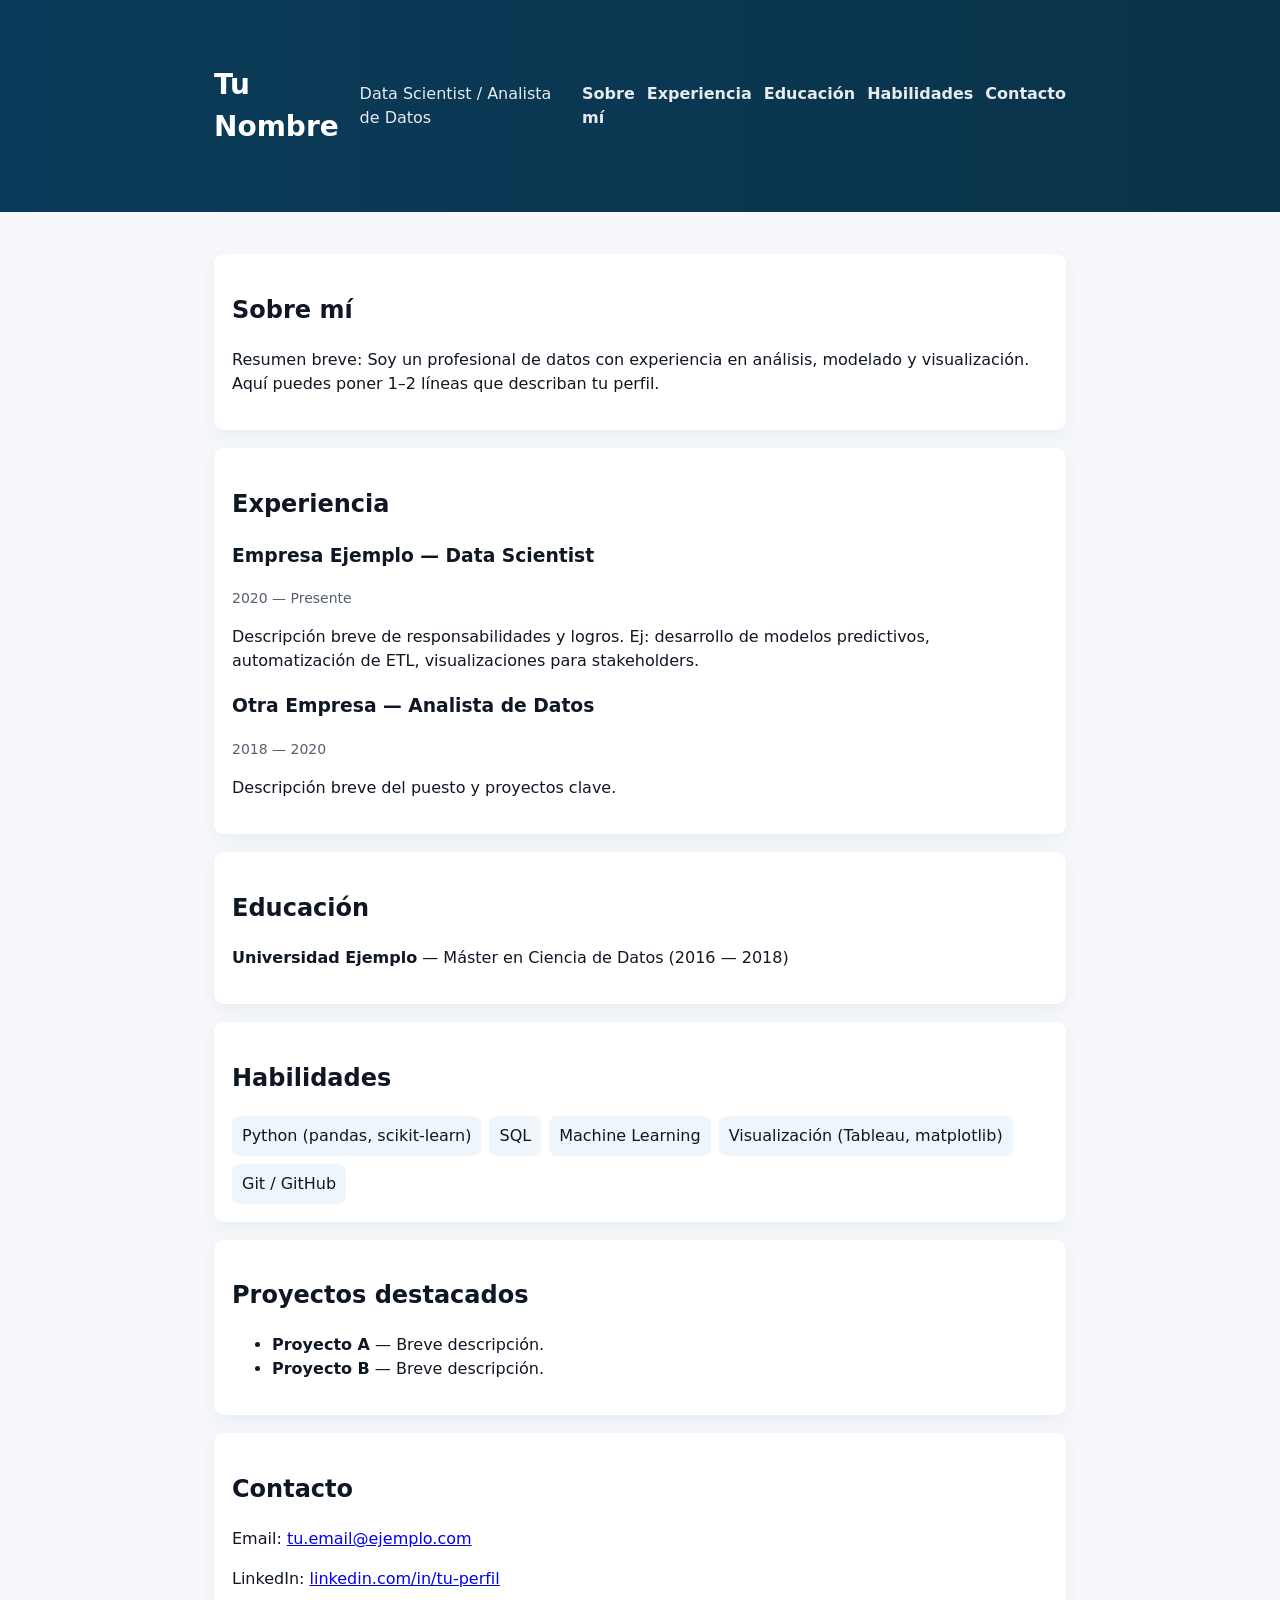
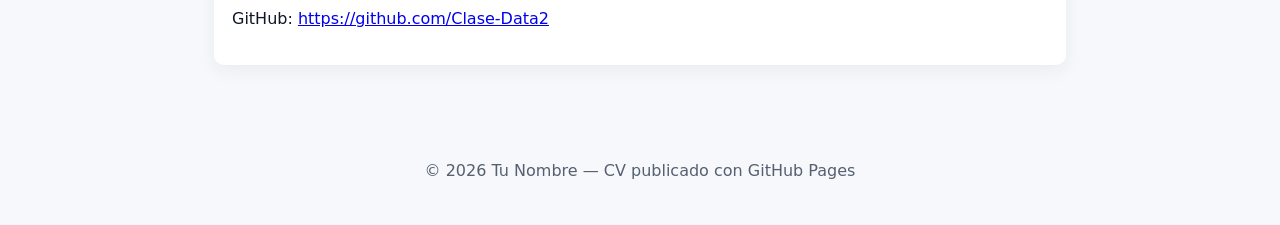
==== index.html @ d6598b30 "Add CV template (index.html, styles.css) with Google Analytics" ====
<!doctype html>
<html lang="es">
<head>
  <meta charset="utf-8">
  <meta name="viewport" content="width=device-width,initial-scale=1">
  <title>Clase-Data2 — CV</title>

  <!-- Google tag (gtag.js) -->
  <script async src="https://www.googletagmanager.com/gtag/js?id=G-V4CQP3NMV0"></script>
  <script>
    window.dataLayer = window.dataLayer || [];
    function gtag(){dataLayer.push(arguments);} 
    gtag('js', new Date());

    gtag('config', 'G-V4CQP3NMV0');
  </script>

  <link rel="stylesheet" href="/styles.css">
</head>
<body>
  <header class="site-header">
    <div class="container">
      <h1 class="name">Tu Nombre</h1>
      <p class="title">Data Scientist / Analista de Datos</p>
      <nav class="nav">
        <a href="#about">Sobre mí</a>
        <a href="#experience">Experiencia</a>
        <a href="#education">Educación</a>
        <a href="#skills">Habilidades</a>
        <a href="#contact">Contacto</a>
      </nav>
    </div>
  </header>

  <main class="container">
    <section id="about" class="card">
      <h2>Sobre mí</h2>
      <p>Resumen breve: Soy un profesional de datos con experiencia en análisis, modelado y visualización. Aquí puedes poner 1–2 líneas que describan tu perfil.</p>
    </section>

    <section id="experience" class="card">
      <h2>Experiencia</h2>
      <article>
        <h3>Empresa Ejemplo — Data Scientist</h3>
        <p class="muted">2020 — Presente</p>
        <p>Descripción breve de responsabilidades y logros. Ej: desarrollo de modelos predictivos, automatización de ETL, visualizaciones para stakeholders.</p>
      </article>
      <article>
        <h3>Otra Empresa — Analista de Datos</h3>
        <p class="muted">2018 — 2020</p>
        <p>Descripción breve del puesto y proyectos clave.</p>
      </article>
    </section>

    <section id="education" class="card">
      <h2>Educación</h2>
      <p><strong>Universidad Ejemplo</strong> — Máster en Ciencia de Datos (2016 — 2018)</p>
    </section>

    <section id="skills" class="card">
      <h2>Habilidades</h2>
      <ul class="skills">
        <li>Python (pandas, scikit-learn)</li>
        <li>SQL</li>
        <li>Machine Learning</li>
        <li>Visualización (Tableau, matplotlib)</li>
        <li>Git / GitHub</li>
      </ul>
    </section>

    <section id="projects" class="card">
      <h2>Proyectos destacados</h2>
      <ul>
        <li><strong>Proyecto A</strong> — Breve descripción.</li>
        <li><strong>Proyecto B</strong> — Breve descripción.</li>
      </ul>
    </section>

    <section id="contact" class="card">
      <h2>Contacto</h2>
      <p>Email: <a href="mailto:tu.email@ejemplo.com">tu.email@ejemplo.com</a></p>
      <p>LinkedIn: <a href="#">linkedin.com/in/tu-perfil</a></p>
      <p>GitHub: <a href="https://github.com/Clase-Data2">https://github.com/Clase-Data2</a></p>
    </section>
  </main>

  <footer class="site-footer">
    <div class="container">© <span id="year"></span> Tu Nombre — CV publicado con GitHub Pages</div>
  </footer>

  <script>
    document.getElementById('year').textContent = new Date().getFullYear();
  </script>
</body>
</html>
---- styles.css ----
/* styles.css — esquema profesional azul-oscuro con acento naranja */
:root{
  --bg:#f6f8fb;
  --card:#ffffff;
  --text:#0f1724;
  --muted:#556070;
  --accent:#ff6a00;
  --primary:#0b3b5a;
}
*{box-sizing:border-box}
body{font-family:Inter, system-ui, -apple-system, "Segoe UI", Roboto, "Helvetica Neue", Arial; background:var(--bg); color:var(--text); margin:0; line-height:1.5}
.container{max-width:900px; margin:0 auto; padding:24px}
.site-header{background:linear-gradient(90deg,var(--primary),#093349); color:#fff; padding:40px 0}
.site-header .container{display:flex;flex-direction:column;gap:12px}
.name{font-size:28px;margin:0}
.title{margin:0;opacity:0.9}
.nav{display:flex;gap:12px;margin-top:8px}
.nav a{color:rgba(255,255,255,0.9); text-decoration:none; font-weight:600}
.card{background:var(--card); border-radius:10px; padding:18px; margin-top:18px; box-shadow:0 6px 18px rgba(11,59,90,0.06)}
.muted{color:var(--muted); font-size:14px; margin-top:4px}
.skills{display:flex;flex-wrap:wrap;gap:8px;list-style:none;padding:0;margin:0}
.skills li{background:#eef6fb;padding:8px 10px;border-radius:8px}
.site-footer{padding:18px 0; text-align:center; color:var(--muted); margin-top:28px}
@media(min-width:760px){.site-header .container{flex-direction:row;align-items:center;justify-content:space-between}.nav{margin-top:0}}
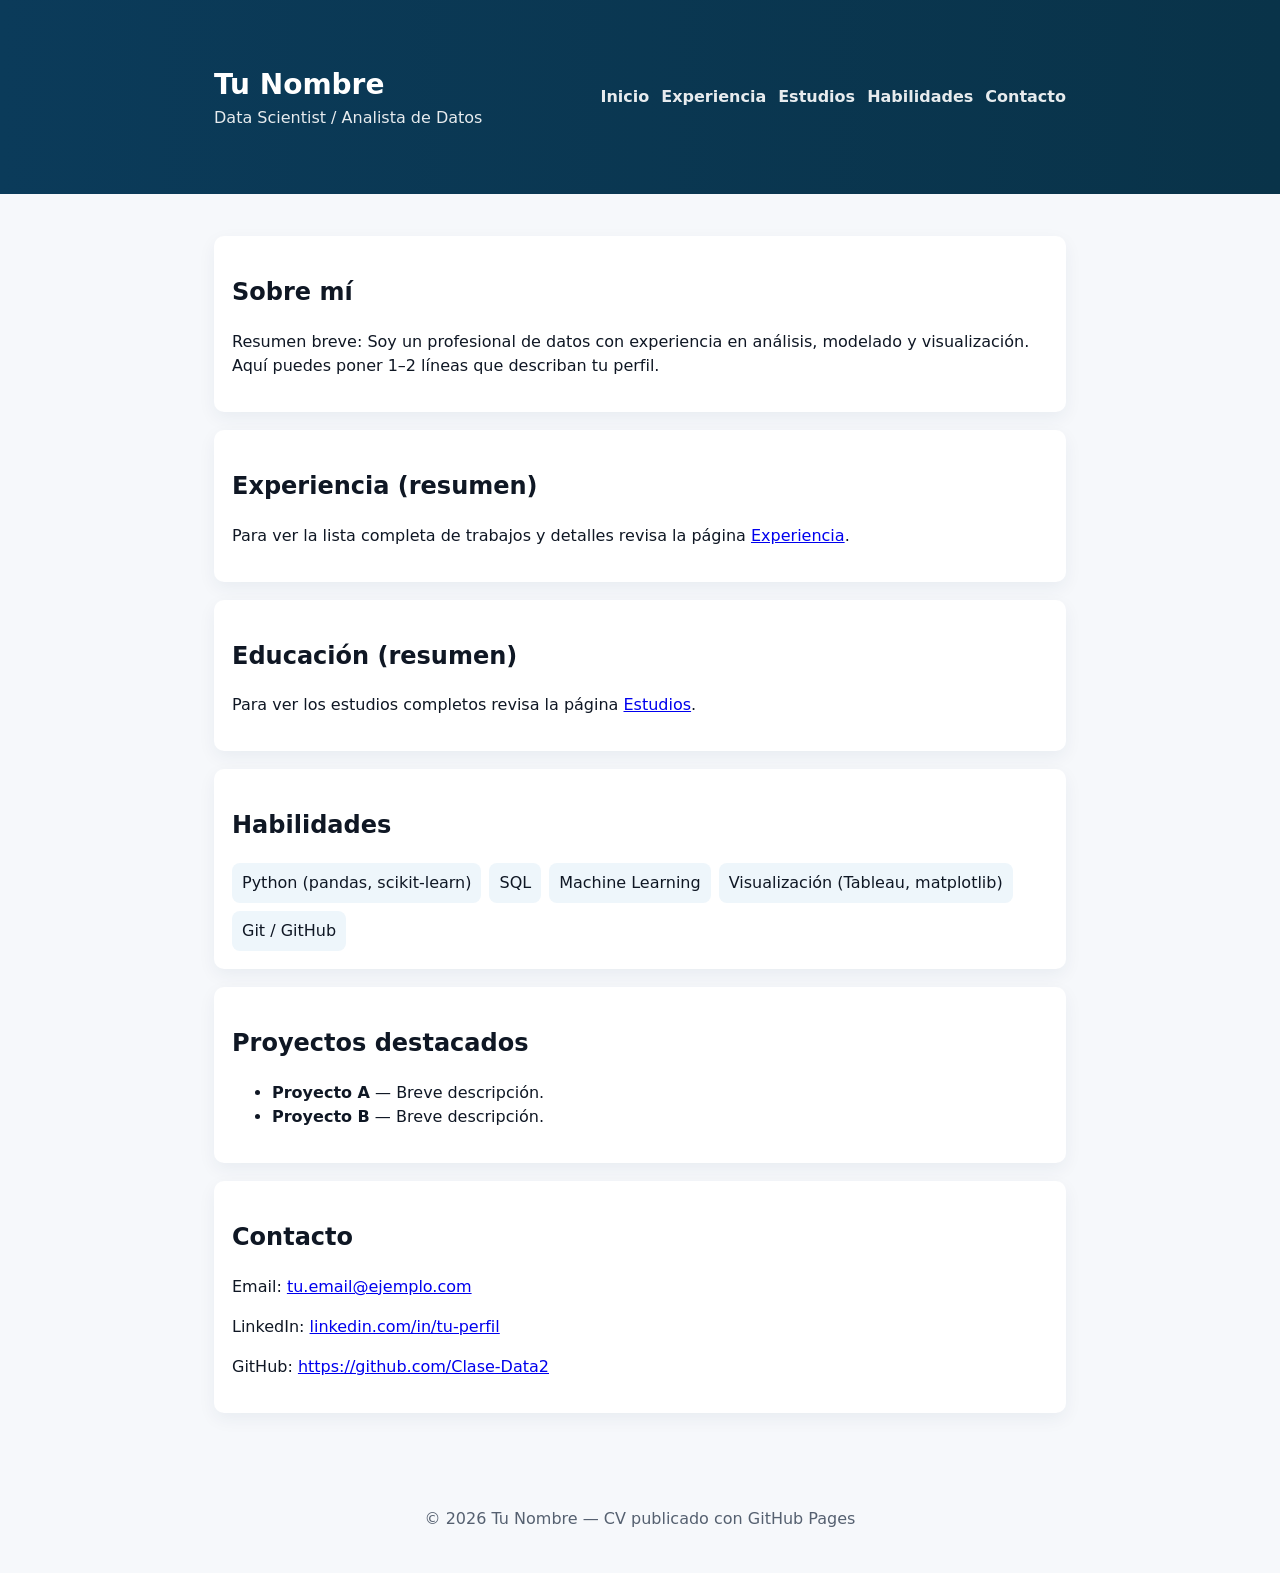
==== commit 9338c2e4: "Add experiencia and estudios pages; update index nav" ====
--- a/index.html
+++ b/index.html
@@ -20,12 +20,14 @@
 <body>
   <header class="site-header">
     <div class="container">
-      <h1 class="name">Tu Nombre</h1>
-      <p class="title">Data Scientist / Analista de Datos</p>
+      <div>
+        <h1 class="name">Tu Nombre</h1>
+        <p class="title">Data Scientist / Analista de Datos</p>
+      </div>
       <nav class="nav">
-        <a href="#about">Sobre mí</a>
-        <a href="#experience">Experiencia</a>
-        <a href="#education">Educación</a>
+        <a href="/">Inicio</a>
+        <a href="/experience.html">Experiencia</a>
+        <a href="/estudios.html">Estudios</a>
         <a href="#skills">Habilidades</a>
         <a href="#contact">Contacto</a>
       </nav>
@@ -39,22 +41,13 @@
     </section>
 
     <section id="experience" class="card">
-      <h2>Experiencia</h2>
-      <article>
-        <h3>Empresa Ejemplo — Data Scientist</h3>
-        <p class="muted">2020 — Presente</p>
-        <p>Descripción breve de responsabilidades y logros. Ej: desarrollo de modelos predictivos, automatización de ETL, visualizaciones para stakeholders.</p>
-      </article>
-      <article>
-        <h3>Otra Empresa — Analista de Datos</h3>
-        <p class="muted">2018 — 2020</p>
-        <p>Descripción breve del puesto y proyectos clave.</p>
-      </article>
+      <h2>Experiencia (resumen)</h2>
+      <p>Para ver la lista completa de trabajos y detalles revisa la página <a href="/experience.html">Experiencia</a>.</p>
     </section>
 
     <section id="education" class="card">
-      <h2>Educación</h2>
-      <p><strong>Universidad Ejemplo</strong> — Máster en Ciencia de Datos (2016 — 2018)</p>
+      <h2>Educación (resumen)</h2>
+      <p>Para ver los estudios completos revisa la página <a href="/estudios.html">Estudios</a>.</p>
     </section>
 
     <section id="skills" class="card">
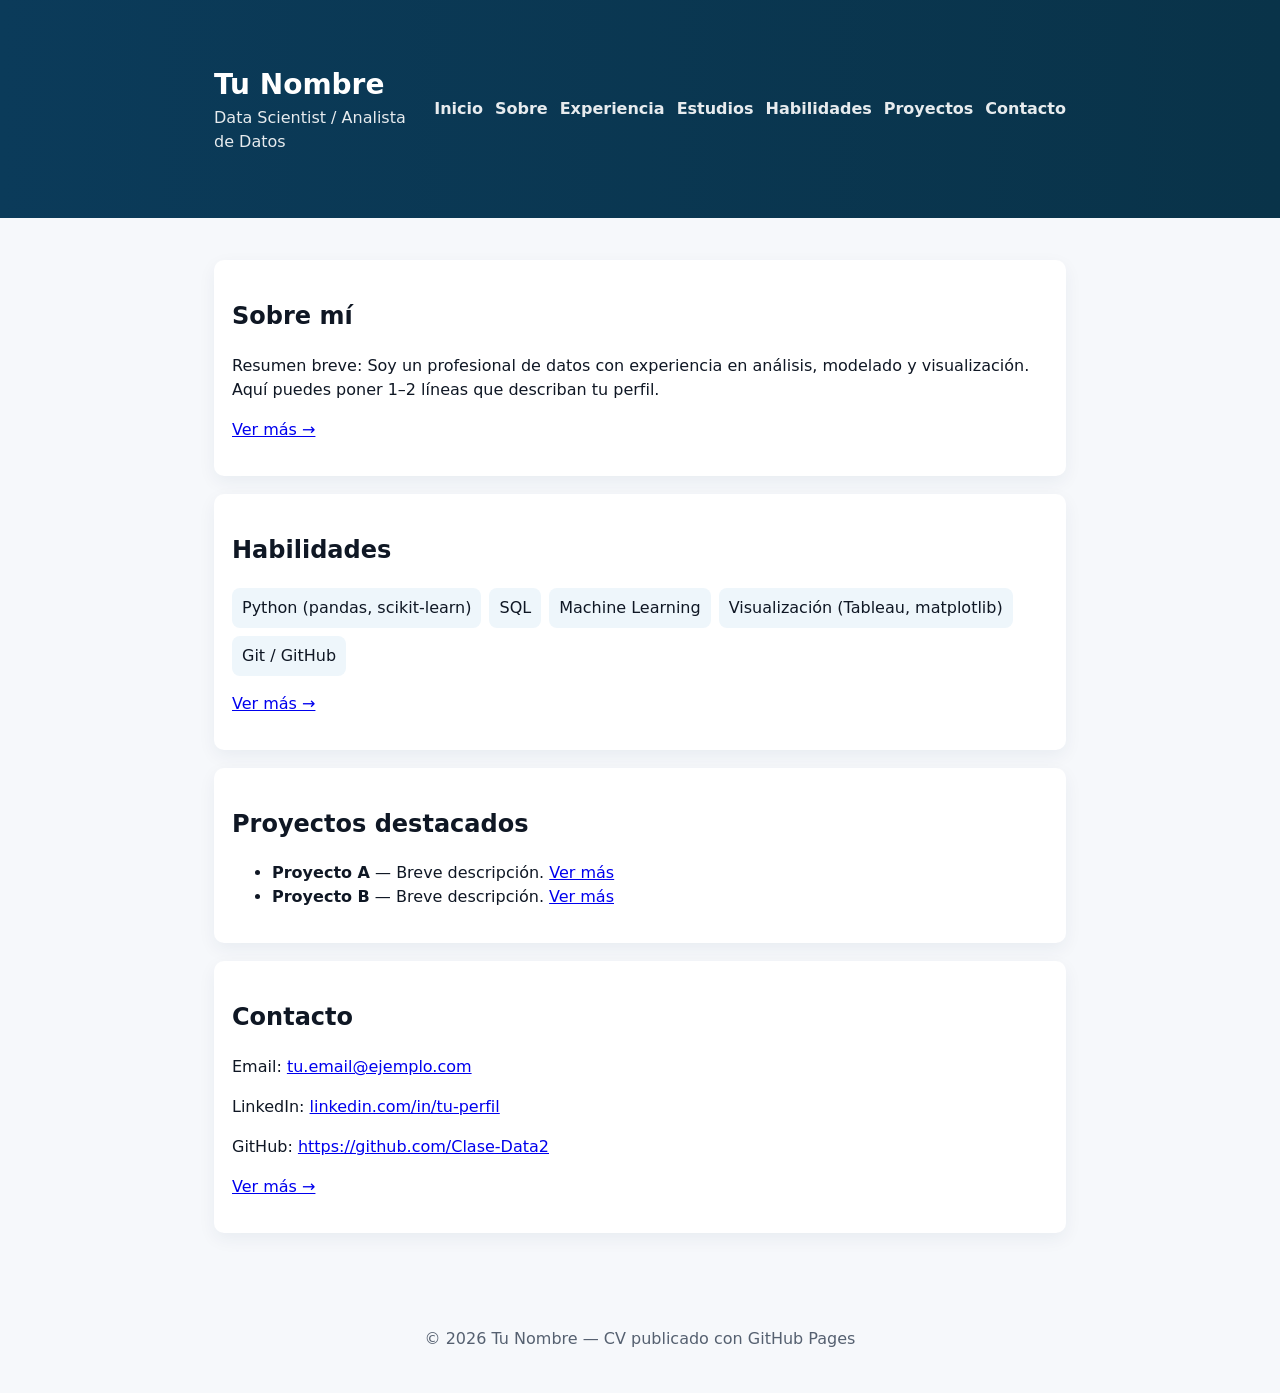
==== commit bfc596b9: "Update index.html: remove experience and studies cards, keep about/skills/projects/contact summaries" ====
--- a/index.html
+++ b/index.html
@@ -26,10 +26,12 @@
       </div>
       <nav class="nav">
         <a href="/">Inicio</a>
+        <a href="/sobre.html">Sobre</a>
         <a href="/experience.html">Experiencia</a>
         <a href="/estudios.html">Estudios</a>
-        <a href="#skills">Habilidades</a>
-        <a href="#contact">Contacto</a>
+        <a href="/habilidades.html">Habilidades</a>
+        <a href="/proyectos.html">Proyectos</a>
+        <a href="/contacto.html">Contacto</a>
       </nav>
     </div>
   </header>
@@ -38,16 +40,7 @@
     <section id="about" class="card">
       <h2>Sobre mí</h2>
       <p>Resumen breve: Soy un profesional de datos con experiencia en análisis, modelado y visualización. Aquí puedes poner 1–2 líneas que describan tu perfil.</p>
-    </section>
-
-    <section id="experience" class="card">
-      <h2>Experiencia (resumen)</h2>
-      <p>Para ver la lista completa de trabajos y detalles revisa la página <a href="/experience.html">Experiencia</a>.</p>
-    </section>
-
-    <section id="education" class="card">
-      <h2>Educación (resumen)</h2>
-      <p>Para ver los estudios completos revisa la página <a href="/estudios.html">Estudios</a>.</p>
+      <p><a href="/sobre.html">Ver más →</a></p>
     </section>
 
     <section id="skills" class="card">
@@ -59,13 +52,14 @@
         <li>Visualización (Tableau, matplotlib)</li>
         <li>Git / GitHub</li>
       </ul>
+      <p><a href="/habilidades.html">Ver más →</a></p>
     </section>
 
     <section id="projects" class="card">
       <h2>Proyectos destacados</h2>
       <ul>
-        <li><strong>Proyecto A</strong> — Breve descripción.</li>
-        <li><strong>Proyecto B</strong> — Breve descripción.</li>
+        <li><strong>Proyecto A</strong> — Breve descripción. <a href="/proyectos.html">Ver más</a></li>
+        <li><strong>Proyecto B</strong> — Breve descripción. <a href="/proyectos.html">Ver más</a></li>
       </ul>
     </section>
 
@@ -74,6 +68,7 @@
       <p>Email: <a href="mailto:tu.email@ejemplo.com">tu.email@ejemplo.com</a></p>
       <p>LinkedIn: <a href="#">linkedin.com/in/tu-perfil</a></p>
       <p>GitHub: <a href="https://github.com/Clase-Data2">https://github.com/Clase-Data2</a></p>
+      <p><a href="/contacto.html">Ver más →</a></p>
     </section>
   </main>
 
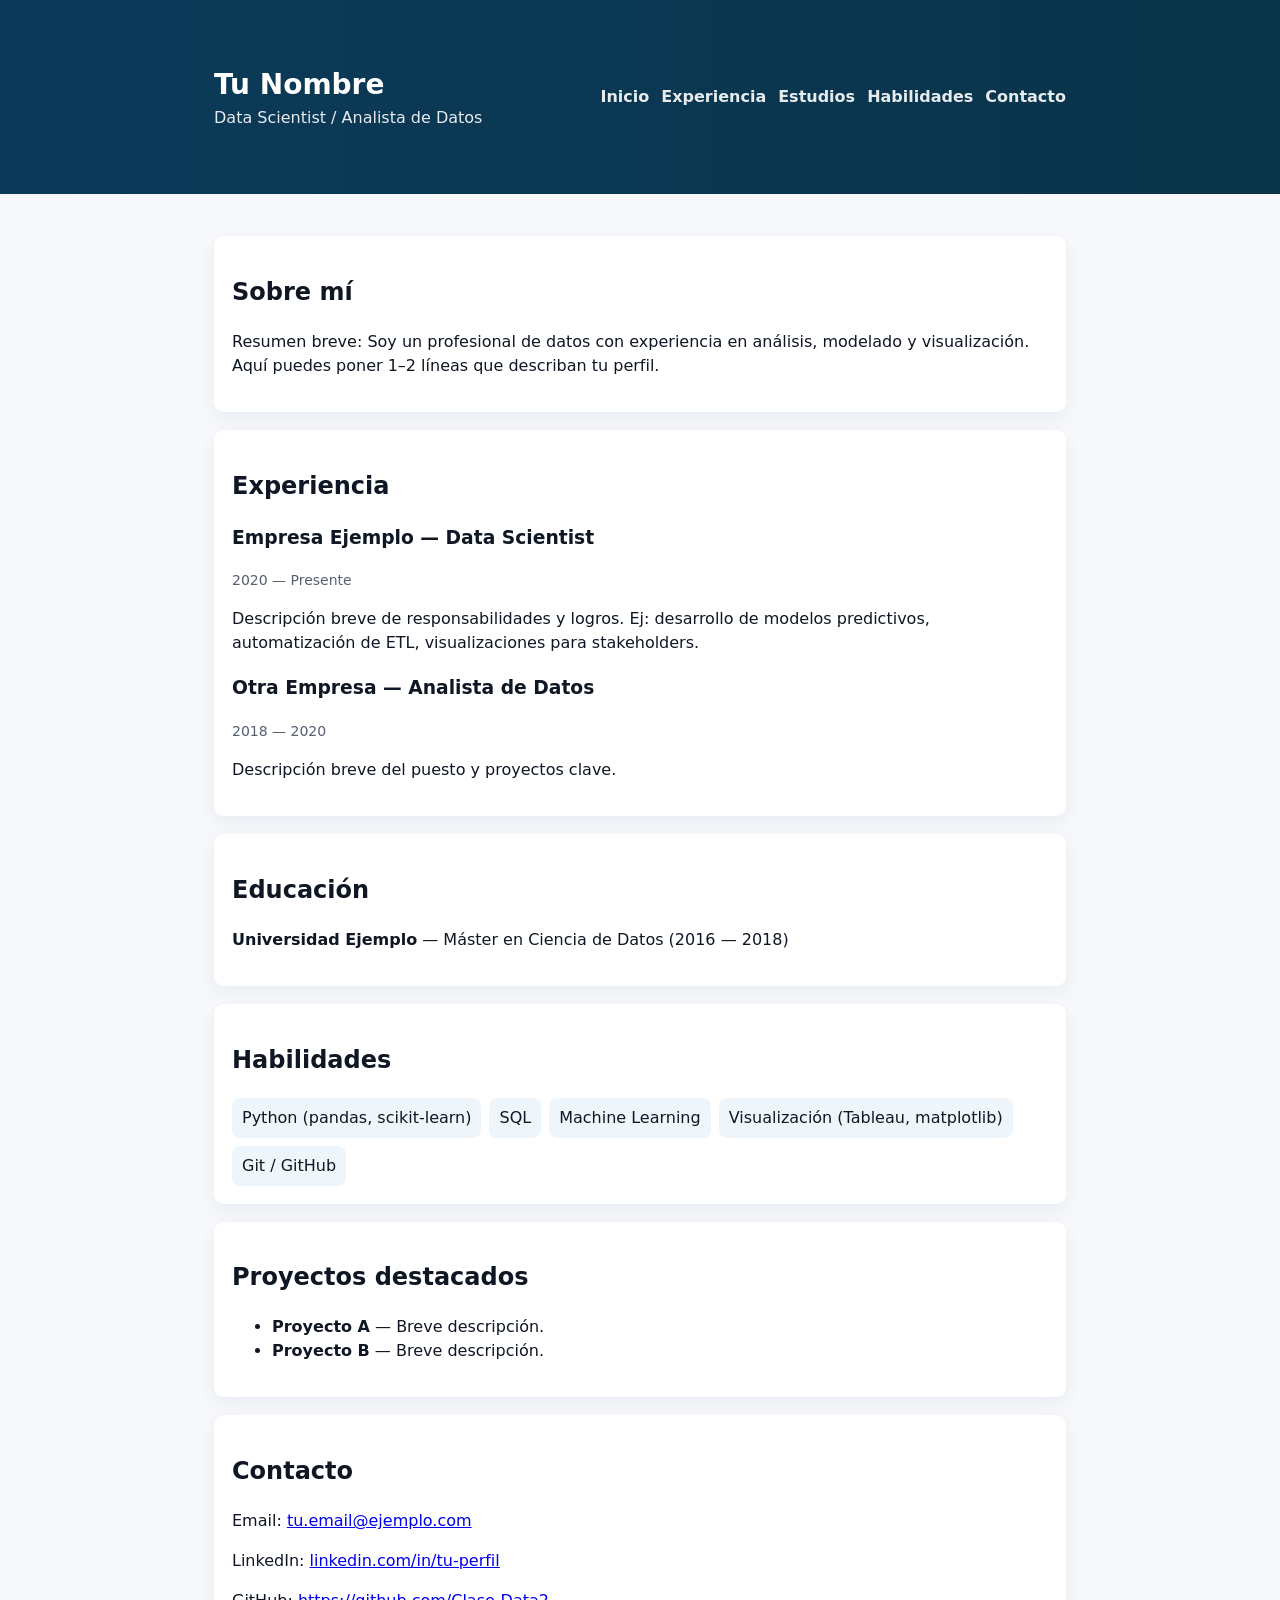
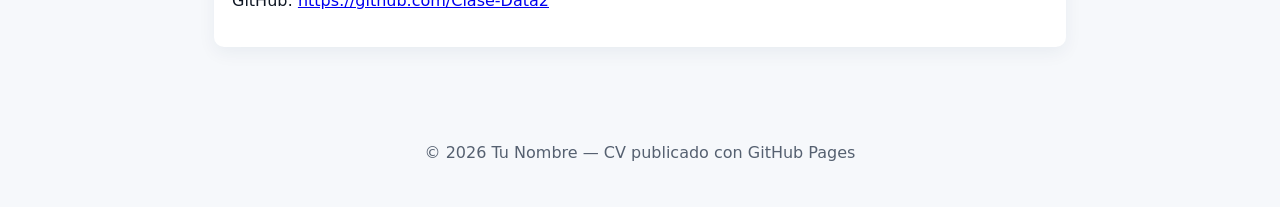
==== commit 208e5a13: "Revert index.html to previous version with Experience and Education cards" ====
--- a/index.html
+++ b/index.html
@@ -26,12 +26,10 @@
       </div>
       <nav class="nav">
         <a href="/">Inicio</a>
-        <a href="/sobre.html">Sobre</a>
         <a href="/experience.html">Experiencia</a>
         <a href="/estudios.html">Estudios</a>
-        <a href="/habilidades.html">Habilidades</a>
-        <a href="/proyectos.html">Proyectos</a>
-        <a href="/contacto.html">Contacto</a>
+        <a href="#skills">Habilidades</a>
+        <a href="#contact">Contacto</a>
       </nav>
     </div>
   </header>
@@ -40,7 +38,25 @@
     <section id="about" class="card">
       <h2>Sobre mí</h2>
       <p>Resumen breve: Soy un profesional de datos con experiencia en análisis, modelado y visualización. Aquí puedes poner 1–2 líneas que describan tu perfil.</p>
-      <p><a href="/sobre.html">Ver más →</a></p>
+    </section>
+
+    <section id="experience" class="card">
+      <h2>Experiencia</h2>
+      <article>
+        <h3>Empresa Ejemplo — Data Scientist</h3>
+        <p class="muted">2020 — Presente</p>
+        <p>Descripción breve de responsabilidades y logros. Ej: desarrollo de modelos predictivos, automatización de ETL, visualizaciones para stakeholders.</p>
+      </article>
+      <article>
+        <h3>Otra Empresa — Analista de Datos</h3>
+        <p class="muted">2018 — 2020</p>
+        <p>Descripción breve del puesto y proyectos clave.</p>
+      </article>
+    </section>
+
+    <section id="education" class="card">
+      <h2>Educación</h2>
+      <p><strong>Universidad Ejemplo</strong> — Máster en Ciencia de Datos (2016 — 2018)</p>
     </section>
 
     <section id="skills" class="card">
@@ -52,14 +68,13 @@
         <li>Visualización (Tableau, matplotlib)</li>
         <li>Git / GitHub</li>
       </ul>
-      <p><a href="/habilidades.html">Ver más →</a></p>
     </section>
 
     <section id="projects" class="card">
       <h2>Proyectos destacados</h2>
       <ul>
-        <li><strong>Proyecto A</strong> — Breve descripción. <a href="/proyectos.html">Ver más</a></li>
-        <li><strong>Proyecto B</strong> — Breve descripción. <a href="/proyectos.html">Ver más</a></li>
+        <li><strong>Proyecto A</strong> — Breve descripción.</li>
+        <li><strong>Proyecto B</strong> — Breve descripción.</li>
       </ul>
     </section>
 
@@ -68,7 +83,6 @@
       <p>Email: <a href="mailto:tu.email@ejemplo.com">tu.email@ejemplo.com</a></p>
       <p>LinkedIn: <a href="#">linkedin.com/in/tu-perfil</a></p>
       <p>GitHub: <a href="https://github.com/Clase-Data2">https://github.com/Clase-Data2</a></p>
-      <p><a href="/contacto.html">Ver más →</a></p>
     </section>
   </main>
 
